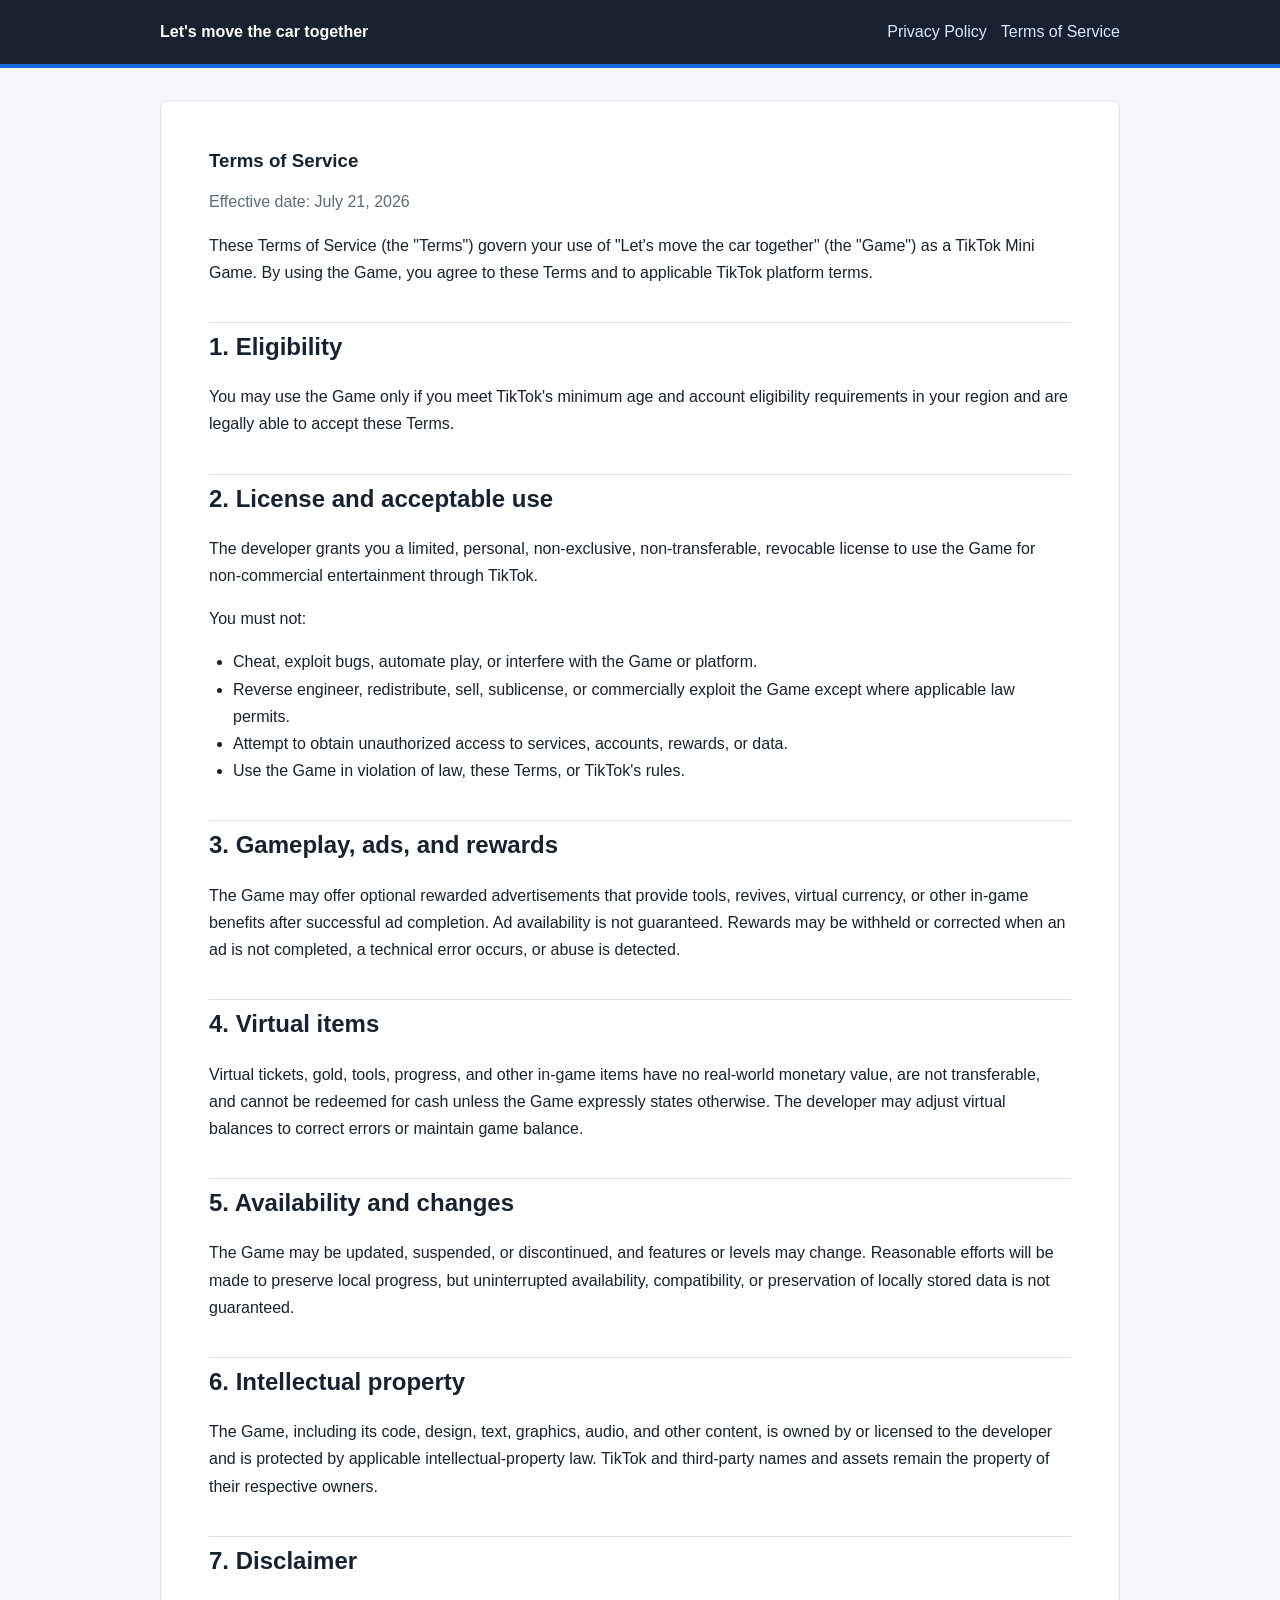
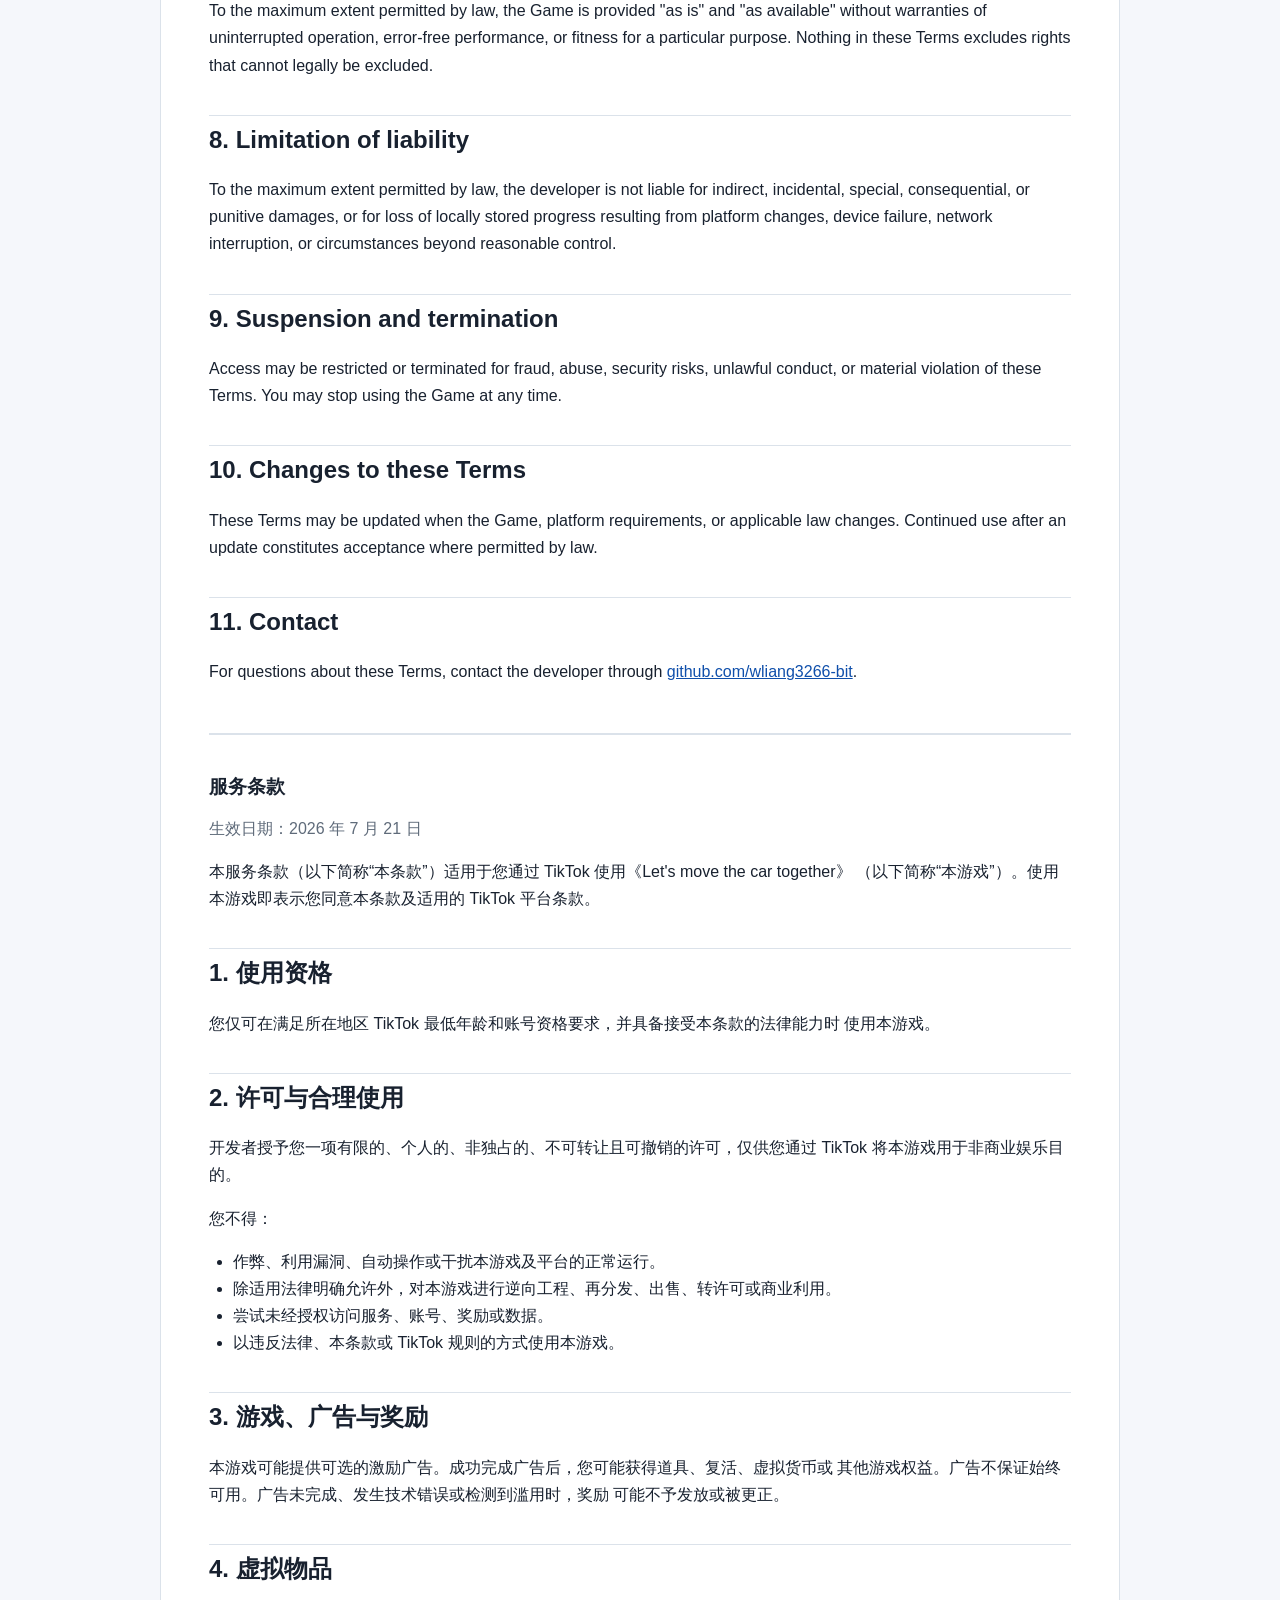
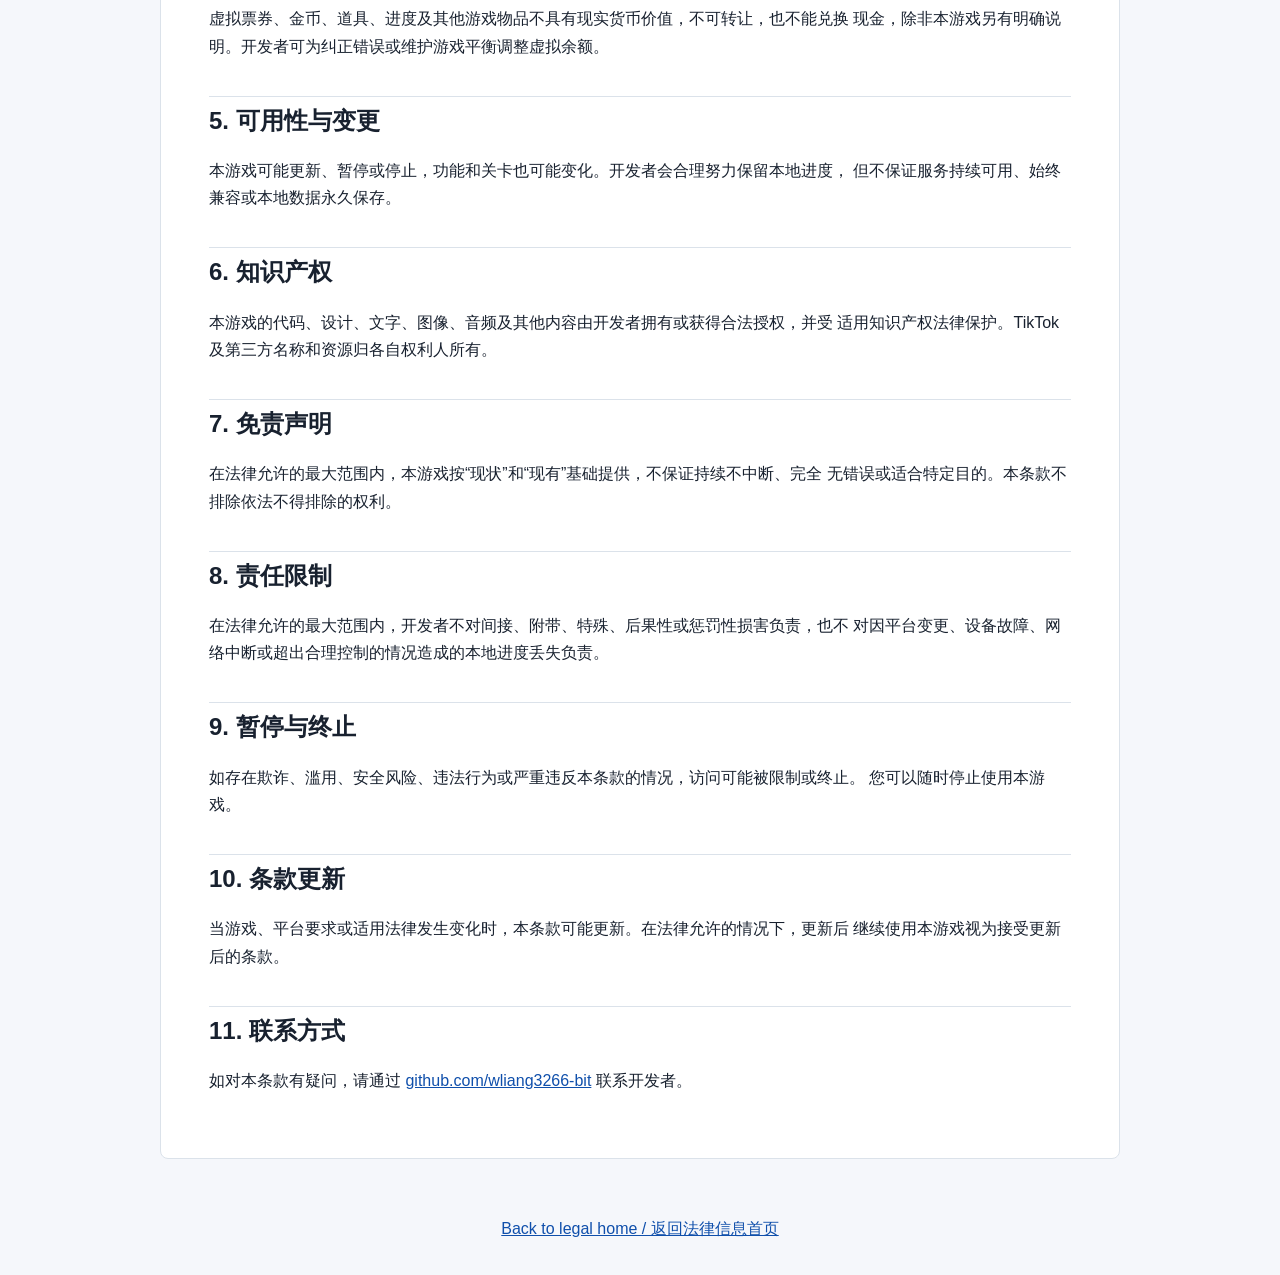
==== terms.html @ 96177226 "Add Terms of Service for the game This file contains the Terms of Service for the game 'Let's move t" ====
<!doctype html>
<html lang="en">
<head>
  <meta charset="utf-8">
  <meta name="viewport" content="width=device-width, initial-scale=1">
  <meta name="description" content="Terms of Service for Let's move the car together.">
  <title>Terms of Service - Let's move the car together</title>
  <link rel="stylesheet" href="styles.css">
</head>
<body>
  <header>
    <nav aria-label="Primary navigation">
      <a class="brand" href="index.html">Let's move the car together</a>
      <div class="nav-links">
        <a href="privacy.html">Privacy Policy</a>
        <a href="terms.html">Terms of Service</a>
      </div>
    </nav>
  </header>

  <main>
    <article class="document">
      <section class="language-block" lang="en">
        <h1>Terms of Service</h1>
        <p class="meta">Effective date: July 21, 2026</p>

        <p>
          These Terms of Service (the "Terms") govern your use of "Let's move the car together"
          (the "Game") as a TikTok Mini Game. By using the Game, you agree to these Terms and to
          applicable TikTok platform terms.
        </p>

        <h2>1. Eligibility</h2>
        <p>
          You may use the Game only if you meet TikTok's minimum age and account eligibility
          requirements in your region and are legally able to accept these Terms.
        </p>

        <h2>2. License and acceptable use</h2>
        <p>
          The developer grants you a limited, personal, non-exclusive, non-transferable, revocable
          license to use the Game for non-commercial entertainment through TikTok.
        </p>
        <p>You must not:</p>
        <ul>
          <li>Cheat, exploit bugs, automate play, or interfere with the Game or platform.</li>
          <li>Reverse engineer, redistribute, sell, sublicense, or commercially exploit the Game except where applicable law permits.</li>
          <li>Attempt to obtain unauthorized access to services, accounts, rewards, or data.</li>
          <li>Use the Game in violation of law, these Terms, or TikTok's rules.</li>
        </ul>

        <h2>3. Gameplay, ads, and rewards</h2>
        <p>
          The Game may offer optional rewarded advertisements that provide tools, revives, virtual
          currency, or other in-game benefits after successful ad completion. Ad availability is not
          guaranteed. Rewards may be withheld or corrected when an ad is not completed, a technical
          error occurs, or abuse is detected.
        </p>

        <h2>4. Virtual items</h2>
        <p>
          Virtual tickets, gold, tools, progress, and other in-game items have no real-world monetary
          value, are not transferable, and cannot be redeemed for cash unless the Game expressly states
          otherwise. The developer may adjust virtual balances to correct errors or maintain game balance.
        </p>

        <h2>5. Availability and changes</h2>
        <p>
          The Game may be updated, suspended, or discontinued, and features or levels may change.
          Reasonable efforts will be made to preserve local progress, but uninterrupted availability,
          compatibility, or preservation of locally stored data is not guaranteed.
        </p>

        <h2>6. Intellectual property</h2>
        <p>
          The Game, including its code, design, text, graphics, audio, and other content, is owned by
          or licensed to the developer and is protected by applicable intellectual-property law.
          TikTok and third-party names and assets remain the property of their respective owners.
        </p>

        <h2>7. Disclaimer</h2>
        <p>
          To the maximum extent permitted by law, the Game is provided "as is" and "as available"
          without warranties of uninterrupted operation, error-free performance, or fitness for a
          particular purpose. Nothing in these Terms excludes rights that cannot legally be excluded.
        </p>

        <h2>8. Limitation of liability</h2>
        <p>
          To the maximum extent permitted by law, the developer is not liable for indirect, incidental,
          special, consequential, or punitive damages, or for loss of locally stored progress resulting
          from platform changes, device failure, network interruption, or circumstances beyond reasonable control.
        </p>

        <h2>9. Suspension and termination</h2>
        <p>
          Access may be restricted or terminated for fraud, abuse, security risks, unlawful conduct,
          or material violation of these Terms. You may stop using the Game at any time.
        </p>

        <h2>10. Changes to these Terms</h2>
        <p>
          These Terms may be updated when the Game, platform requirements, or applicable law changes.
          Continued use after an update constitutes acceptance where permitted by law.
        </p>

        <h2>11. Contact</h2>
        <p>
          For questions about these Terms, contact the developer through
          <a href="https://github.com/wliang3266-bit">github.com/wliang3266-bit</a>.
        </p>
      </section>

      <section class="language-block" lang="zh-CN">
        <h1>服务条款</h1>
        <p class="meta">生效日期：2026 年 7 月 21 日</p>

        <p>
          本服务条款（以下简称“本条款”）适用于您通过 TikTok 使用《Let's move the car together》
          （以下简称“本游戏”）。使用本游戏即表示您同意本条款及适用的 TikTok 平台条款。
        </p>

        <h2>1. 使用资格</h2>
        <p>
          您仅可在满足所在地区 TikTok 最低年龄和账号资格要求，并具备接受本条款的法律能力时
          使用本游戏。
        </p>

        <h2>2. 许可与合理使用</h2>
        <p>
          开发者授予您一项有限的、个人的、非独占的、不可转让且可撤销的许可，仅供您通过
          TikTok 将本游戏用于非商业娱乐目的。
        </p>
        <p>您不得：</p>
        <ul>
          <li>作弊、利用漏洞、自动操作或干扰本游戏及平台的正常运行。</li>
          <li>除适用法律明确允许外，对本游戏进行逆向工程、再分发、出售、转许可或商业利用。</li>
          <li>尝试未经授权访问服务、账号、奖励或数据。</li>
          <li>以违反法律、本条款或 TikTok 规则的方式使用本游戏。</li>
        </ul>

        <h2>3. 游戏、广告与奖励</h2>
        <p>
          本游戏可能提供可选的激励广告。成功完成广告后，您可能获得道具、复活、虚拟货币或
          其他游戏权益。广告不保证始终可用。广告未完成、发生技术错误或检测到滥用时，奖励
          可能不予发放或被更正。
        </p>

        <h2>4. 虚拟物品</h2>
        <p>
          虚拟票券、金币、道具、进度及其他游戏物品不具有现实货币价值，不可转让，也不能兑换
          现金，除非本游戏另有明确说明。开发者可为纠正错误或维护游戏平衡调整虚拟余额。
        </p>

        <h2>5. 可用性与变更</h2>
        <p>
          本游戏可能更新、暂停或停止，功能和关卡也可能变化。开发者会合理努力保留本地进度，
          但不保证服务持续可用、始终兼容或本地数据永久保存。
        </p>

        <h2>6. 知识产权</h2>
        <p>
          本游戏的代码、设计、文字、图像、音频及其他内容由开发者拥有或获得合法授权，并受
          适用知识产权法律保护。TikTok 及第三方名称和资源归各自权利人所有。
        </p>

        <h2>7. 免责声明</h2>
        <p>
          在法律允许的最大范围内，本游戏按“现状”和“现有”基础提供，不保证持续不中断、完全
          无错误或适合特定目的。本条款不排除依法不得排除的权利。
        </p>

        <h2>8. 责任限制</h2>
        <p>
          在法律允许的最大范围内，开发者不对间接、附带、特殊、后果性或惩罚性损害负责，也不
          对因平台变更、设备故障、网络中断或超出合理控制的情况造成的本地进度丢失负责。
        </p>

        <h2>9. 暂停与终止</h2>
        <p>
          如存在欺诈、滥用、安全风险、违法行为或严重违反本条款的情况，访问可能被限制或终止。
          您可以随时停止使用本游戏。
        </p>

        <h2>10. 条款更新</h2>
        <p>
          当游戏、平台要求或适用法律发生变化时，本条款可能更新。在法律允许的情况下，更新后
          继续使用本游戏视为接受更新后的条款。
        </p>

        <h2>11. 联系方式</h2>
        <p>
          如对本条款有疑问，请通过
          <a href="https://github.com/wliang3266-bit">github.com/wliang3266-bit</a>
          联系开发者。
        </p>
      </section>
    </article>
  </main>

  <footer><a href="index.html">Back to legal home / 返回法律信息首页</a></footer>
</body>
</html>
---- styles.css ----
:root {
  color-scheme: light;
  --bg: #f5f7fb;
  --surface: #ffffff;
  --text: #18212f;
  --muted: #5f6b7a;
  --line: #dbe2ea;
  --accent: #1769e0;
  --accent-dark: #0f4fab;
}

* { box-sizing: border-box; }
html { scroll-behavior: smooth; }

body {
  margin: 0;
  background: var(--bg);
  color: var(--text);
  font-family: Inter, "Segoe UI", "PingFang SC", "Microsoft YaHei", Arial, sans-serif;
  font-size: 16px;
  line-height: 1.7;
}

header {
  background: #18212f;
  color: #fff;
  border-bottom: 4px solid var(--accent);
}

nav {
  width: min(960px, calc(100% - 32px));
  min-height: 64px;
  margin: 0 auto;
  display: flex;
  align-items: center;
  justify-content: space-between;
  gap: 16px;
}

.brand {
  color: #fff;
  font-weight: 700;
  text-decoration: none;
}

.nav-links {
  display: flex;
  flex-wrap: wrap;
  gap: 14px;
}

.nav-links a {
  color: #dbe8ff;
  text-decoration: none;
}

.nav-links a:hover,
.nav-links a:focus {
  color: #fff;
  text-decoration: underline;
}

main {
  width: min(960px, calc(100% - 32px));
  margin: 32px auto 56px;
}

.hero,
.document {
  background: var(--surface);
  border: 1px solid var(--line);
  border-radius: 8px;
  padding: clamp(24px, 5vw, 48px);
}

.hero h1,
.document h1 {
  margin: 0 0 10px;
  line-height: 1.25;
  letter-spacing: 0;
}

.subtitle,
.meta,
.note { color: var(--muted); }

.actions {
  display: grid;
  grid-template-columns: repeat(2, minmax(0, 1fr));
  gap: 16px;
  margin-top: 28px;
}

.action {
  display: block;
  border: 1px solid var(--line);
  border-radius: 8px;
  padding: 20px;
  color: var(--text);
  text-decoration: none;
}

.action:hover,
.action:focus {
  border-color: var(--accent);
  box-shadow: 0 4px 16px rgba(23, 105, 224, 0.12);
}

.action strong { color: var(--accent-dark); }

.document h2 {
  margin-top: 36px;
  padding-top: 8px;
  border-top: 1px solid var(--line);
  line-height: 1.35;
  letter-spacing: 0;
}

.document h3 {
  margin-top: 24px;
  letter-spacing: 0;
}

.document ul { padding-left: 24px; }

.language-block + .language-block {
  margin-top: 48px;
  padding-top: 40px;
  border-top: 2px solid var(--line);
}

.notice {
  margin: 22px 0;
  border-left: 4px solid var(--accent);
  background: #edf5ff;
  padding: 14px 16px;
}

a { color: var(--accent-dark); }

footer {
  width: min(960px, calc(100% - 32px));
  margin: 0 auto 32px;
  color: var(--muted);
  text-align: center;
}

@media (max-width: 640px) {
  nav {
    align-items: flex-start;
    flex-direction: column;
    padding: 14px 0;
  }

  .actions { grid-template-columns: 1fr; }
  main { margin-top: 20px; }
}
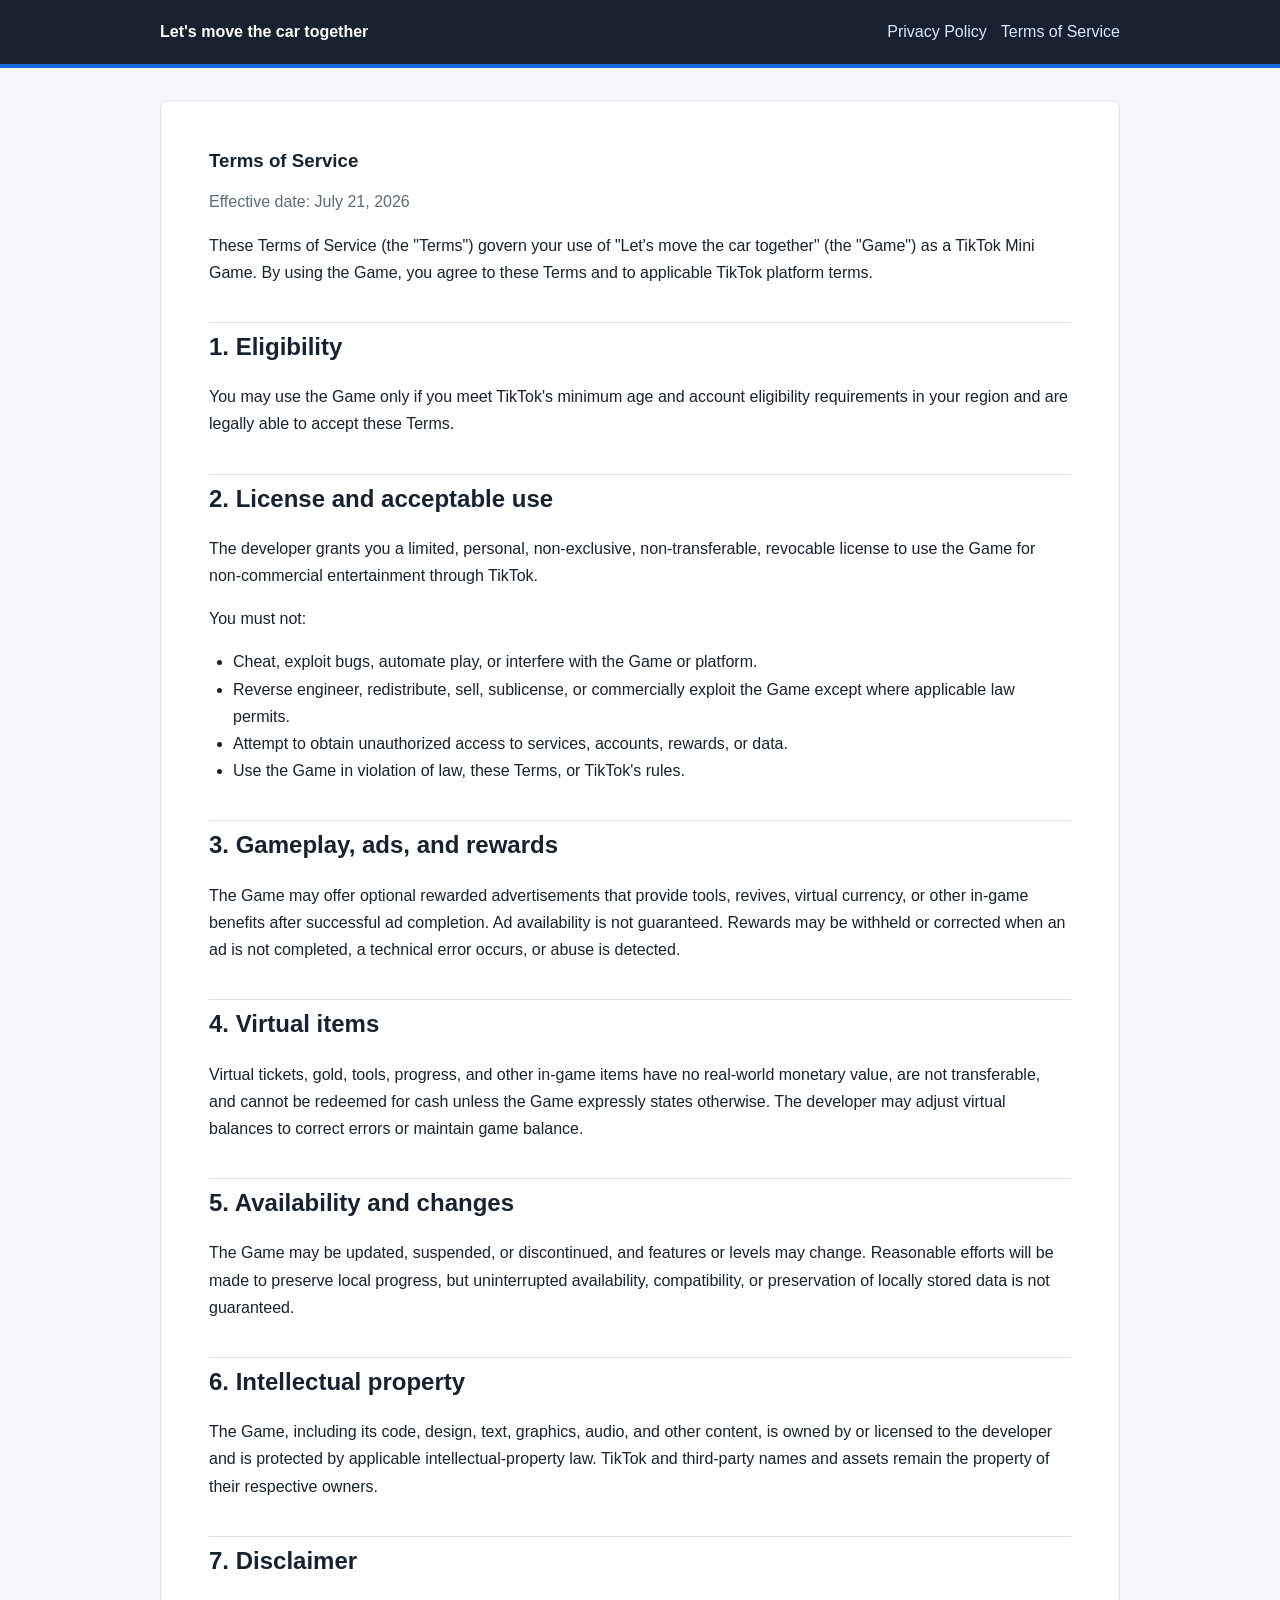
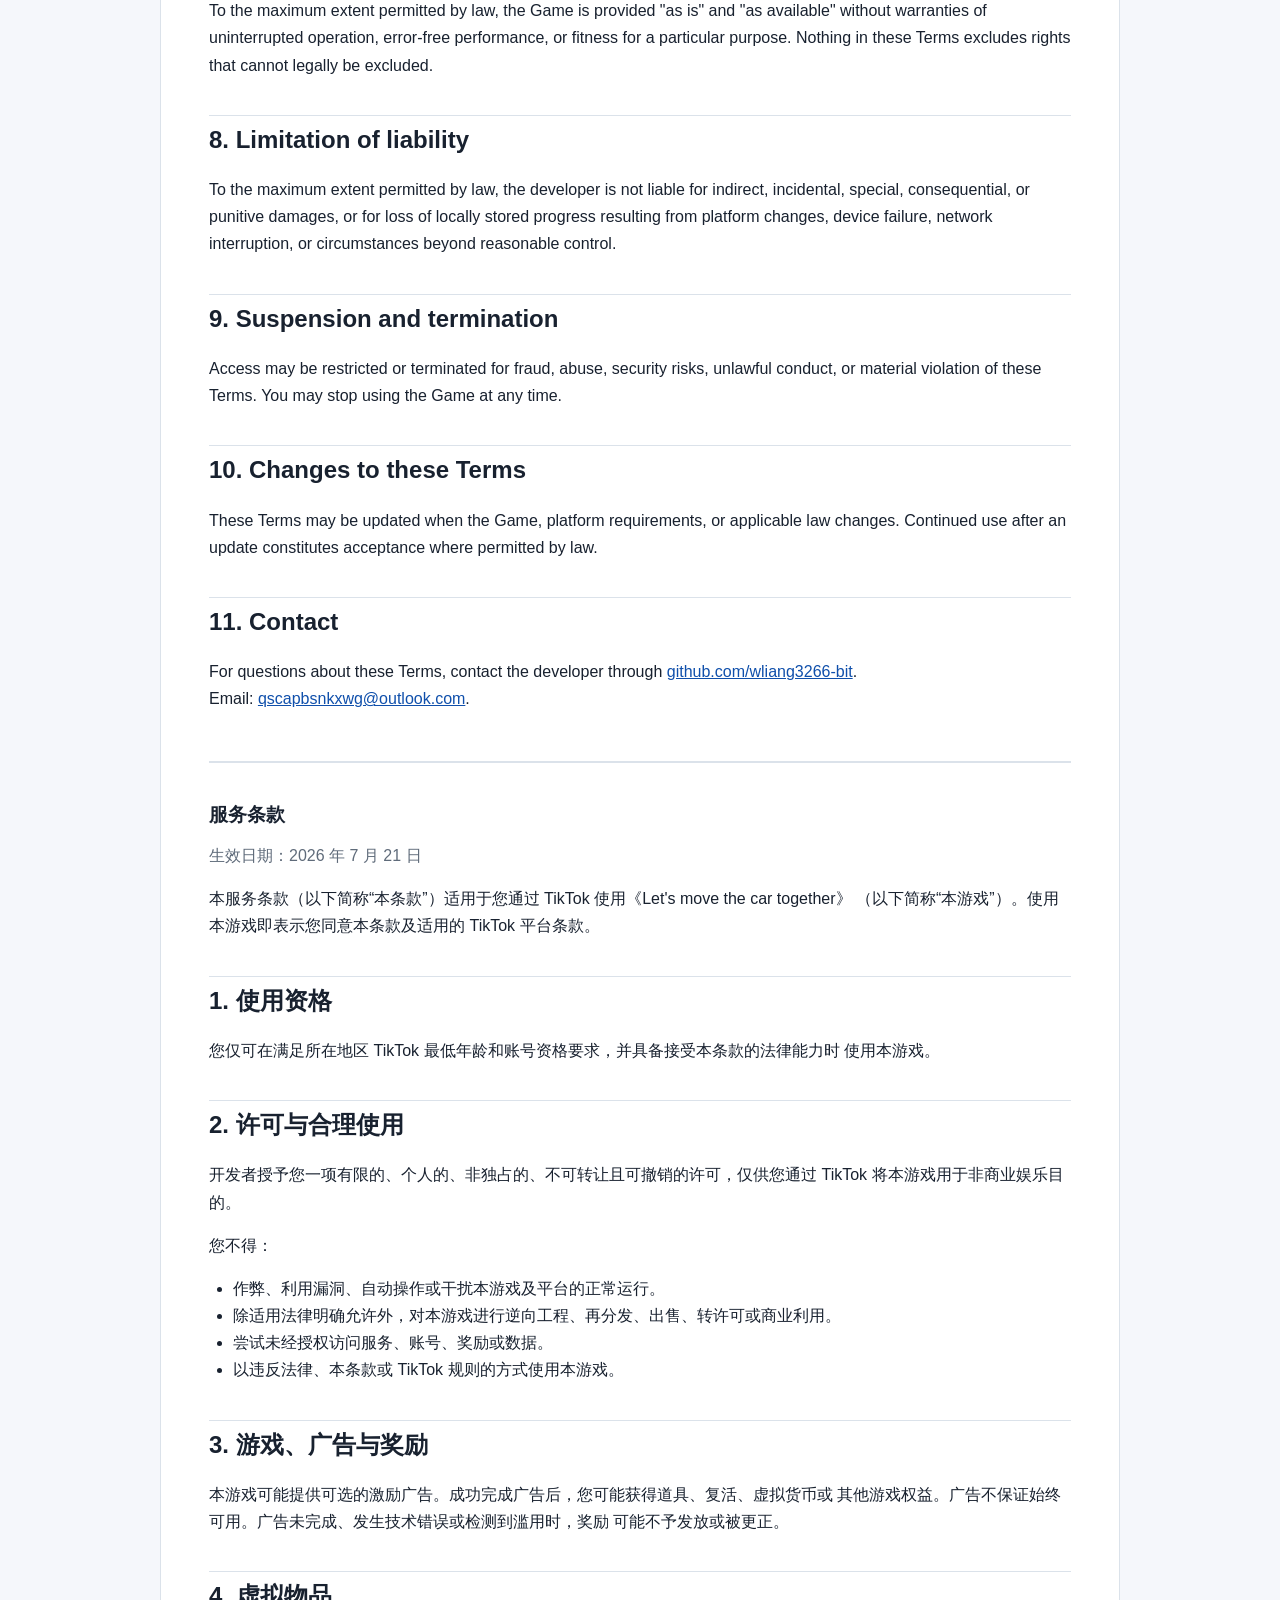
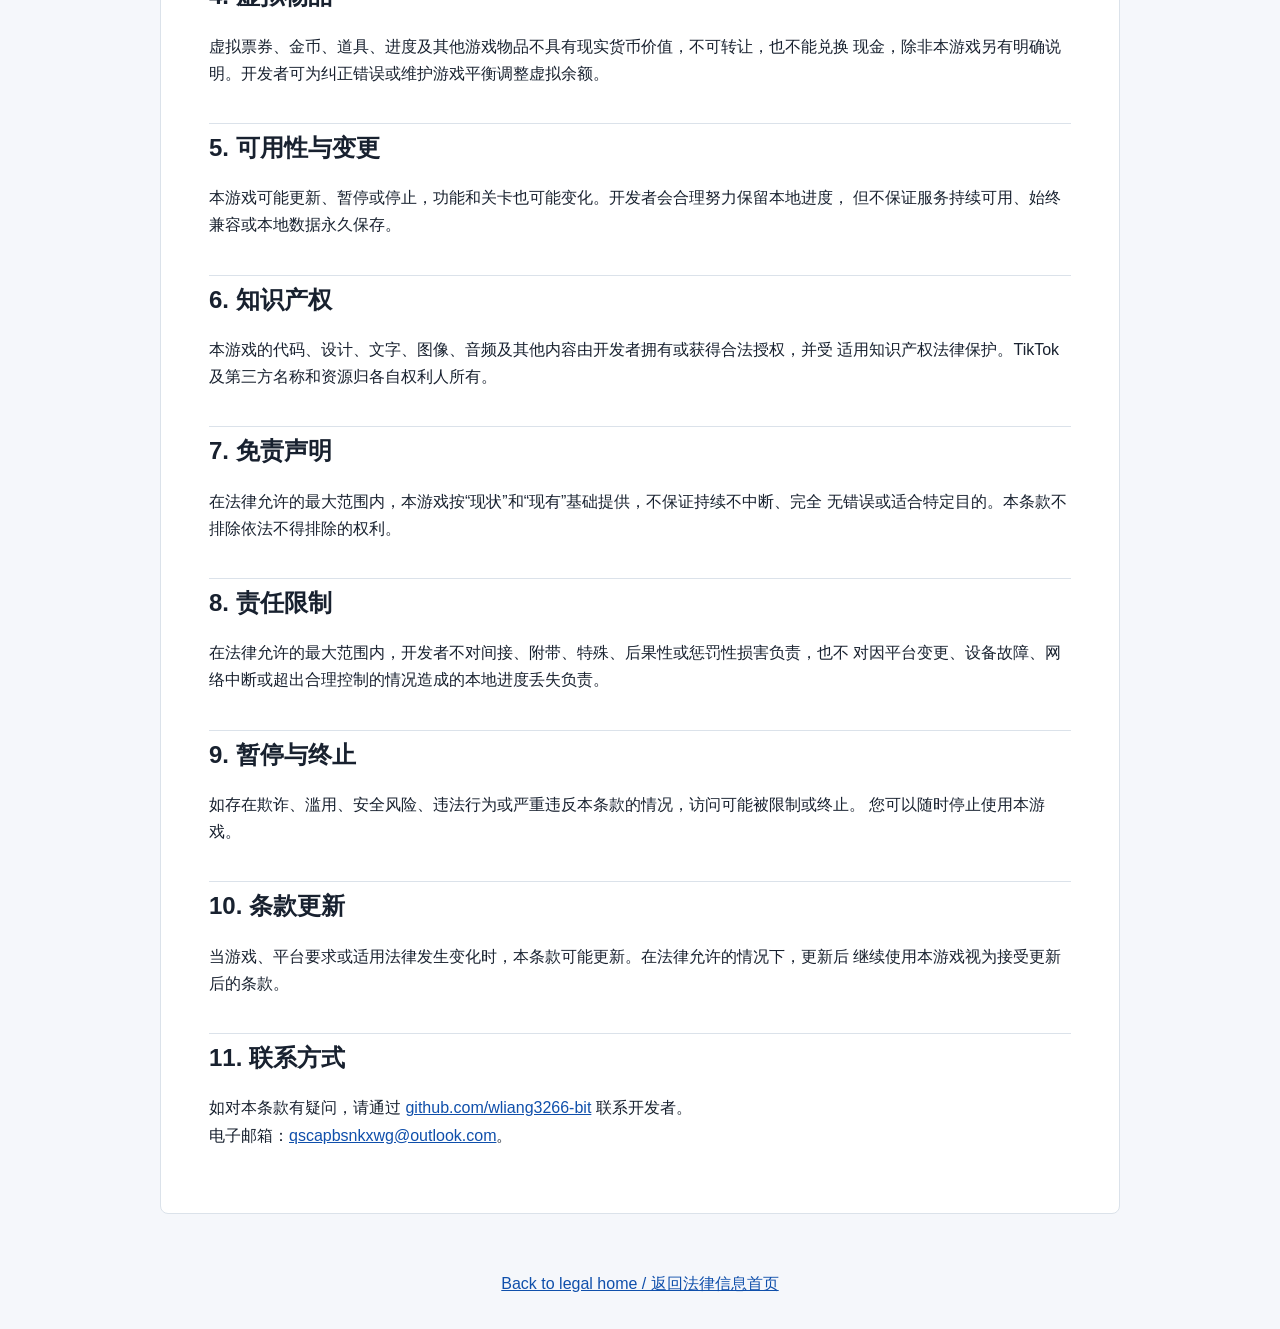
==== commit 77826b33: "Include email contact in terms.html Added email contact information for Terms of Service inquiries." ====
--- a/terms.html
+++ b/terms.html
@@ -107,7 +107,8 @@
         <h2>11. Contact</h2>
         <p>
           For questions about these Terms, contact the developer through
-          <a href="https://github.com/wliang3266-bit">github.com/wliang3266-bit</a>.
+          <a href="https://github.com/wliang3266-bit">github.com/wliang3266-bit</a>.<br>
+          Email: <a href="mailto:qscapbsnkxwg@outlook.com">qscapbsnkxwg@outlook.com</a>.
         </p>
       </section>
 
@@ -192,7 +193,8 @@
         <p>
           如对本条款有疑问，请通过
           <a href="https://github.com/wliang3266-bit">github.com/wliang3266-bit</a>
-          联系开发者。
+          联系开发者。<br>
+          电子邮箱：<a href="mailto:qscapbsnkxwg@outlook.com">qscapbsnkxwg@outlook.com</a>。
         </p>
       </section>
     </article>
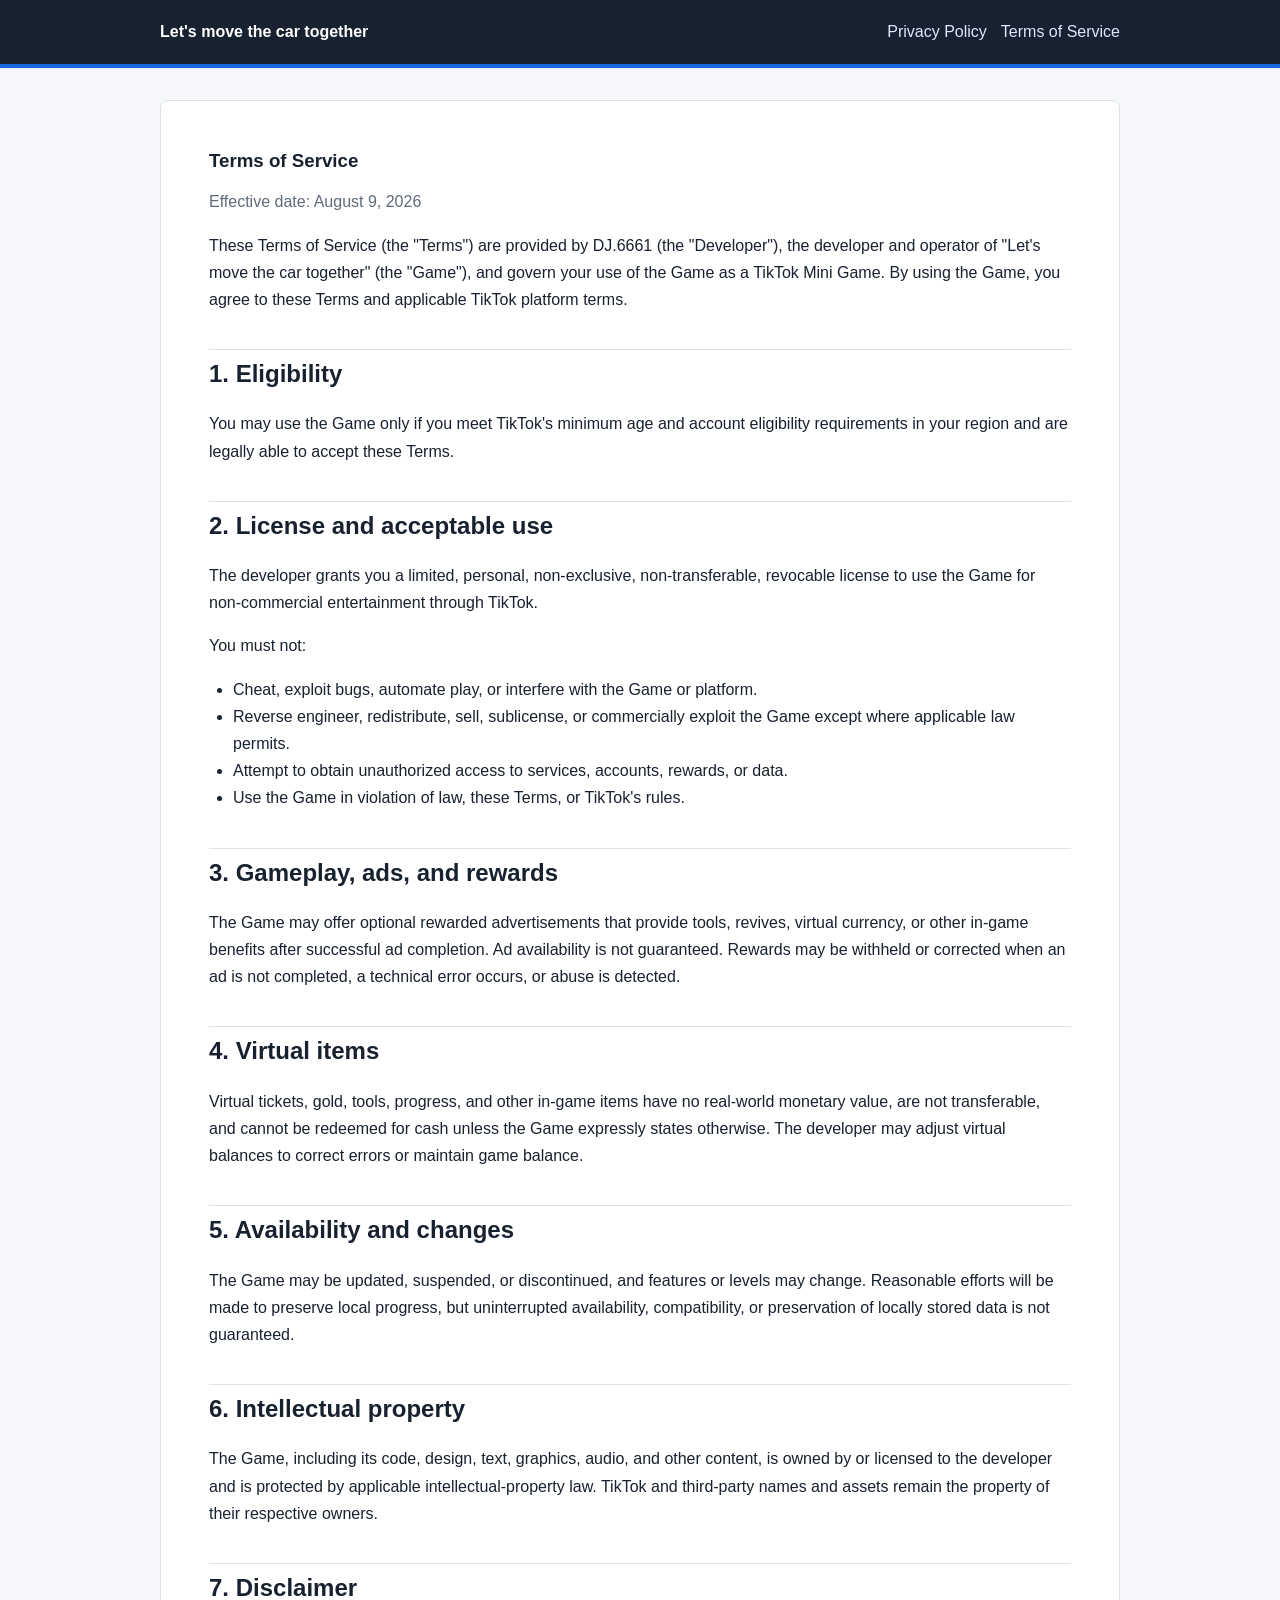
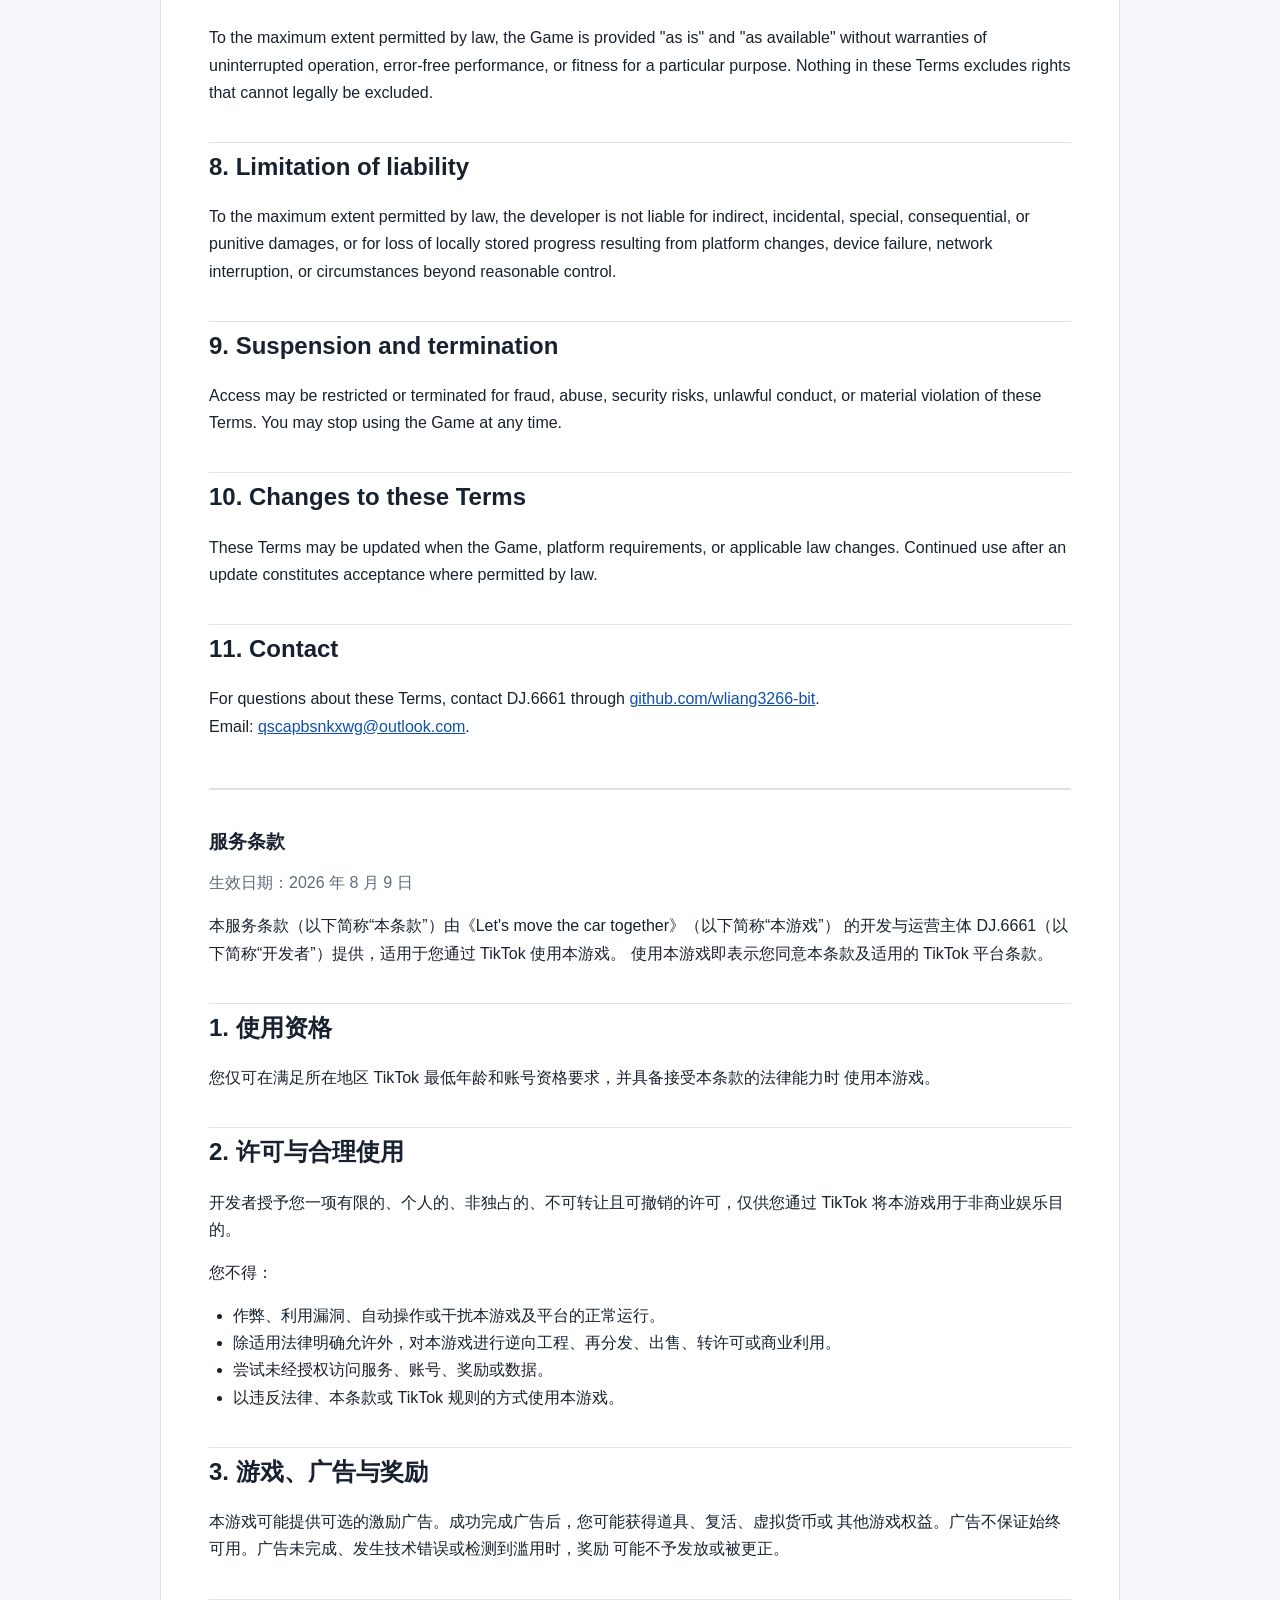
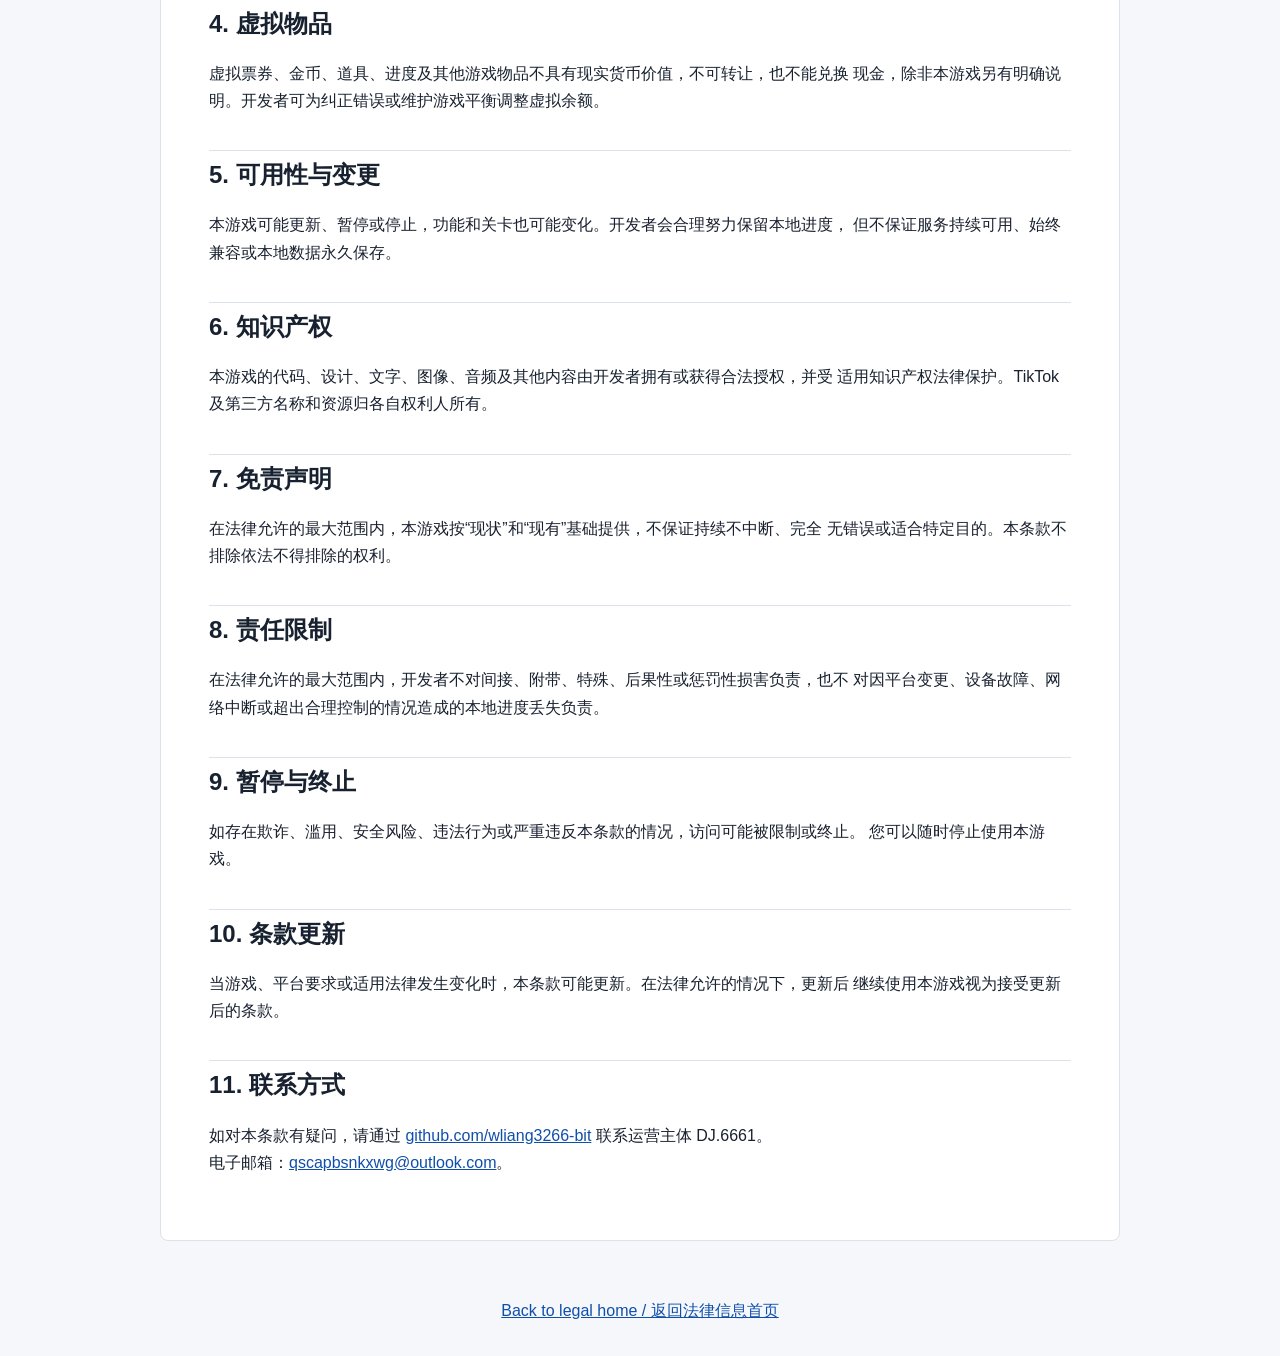
==== commit f25717b8: "fix: align terms entity name Align the English and Chinese Terms of Service with the verified TikTok" ====
--- a/terms.html
+++ b/terms.html
@@ -22,12 +22,12 @@
     <article class="document">
       <section class="language-block" lang="en">
         <h1>Terms of Service</h1>
-        <p class="meta">Effective date: July 21, 2026</p>
-
-        <p>
-          These Terms of Service (the "Terms") govern your use of "Let's move the car together"
-          (the "Game") as a TikTok Mini Game. By using the Game, you agree to these Terms and to
-          applicable TikTok platform terms.
+        <p class="meta">Effective date: August 9, 2026</p>
+
+        <p>
+          These Terms of Service (the "Terms") are provided by DJ.6661 (the "Developer"), the developer
+          and operator of "Let's move the car together" (the "Game"), and govern your use of the Game
+          as a TikTok Mini Game. By using the Game, you agree to these Terms and applicable TikTok platform terms.
         </p>
 
         <h2>1. Eligibility</h2>
@@ -106,7 +106,7 @@
 
         <h2>11. Contact</h2>
         <p>
-          For questions about these Terms, contact the developer through
+          For questions about these Terms, contact DJ.6661 through
           <a href="https://github.com/wliang3266-bit">github.com/wliang3266-bit</a>.<br>
           Email: <a href="mailto:qscapbsnkxwg@outlook.com">qscapbsnkxwg@outlook.com</a>.
         </p>
@@ -114,11 +114,12 @@
 
       <section class="language-block" lang="zh-CN">
         <h1>服务条款</h1>
-        <p class="meta">生效日期：2026 年 7 月 21 日</p>
-
-        <p>
-          本服务条款（以下简称“本条款”）适用于您通过 TikTok 使用《Let's move the car together》
-          （以下简称“本游戏”）。使用本游戏即表示您同意本条款及适用的 TikTok 平台条款。
+        <p class="meta">生效日期：2026 年 8 月 9 日</p>
+
+        <p>
+          本服务条款（以下简称“本条款”）由《Let's move the car together》（以下简称“本游戏”）
+          的开发与运营主体 DJ.6661（以下简称“开发者”）提供，适用于您通过 TikTok 使用本游戏。
+          使用本游戏即表示您同意本条款及适用的 TikTok 平台条款。
         </p>
 
         <h2>1. 使用资格</h2>
@@ -193,7 +194,7 @@
         <p>
           如对本条款有疑问，请通过
           <a href="https://github.com/wliang3266-bit">github.com/wliang3266-bit</a>
-          联系开发者。<br>
+          联系运营主体 DJ.6661。<br>
           电子邮箱：<a href="mailto:qscapbsnkxwg@outlook.com">qscapbsnkxwg@outlook.com</a>。
         </p>
       </section>
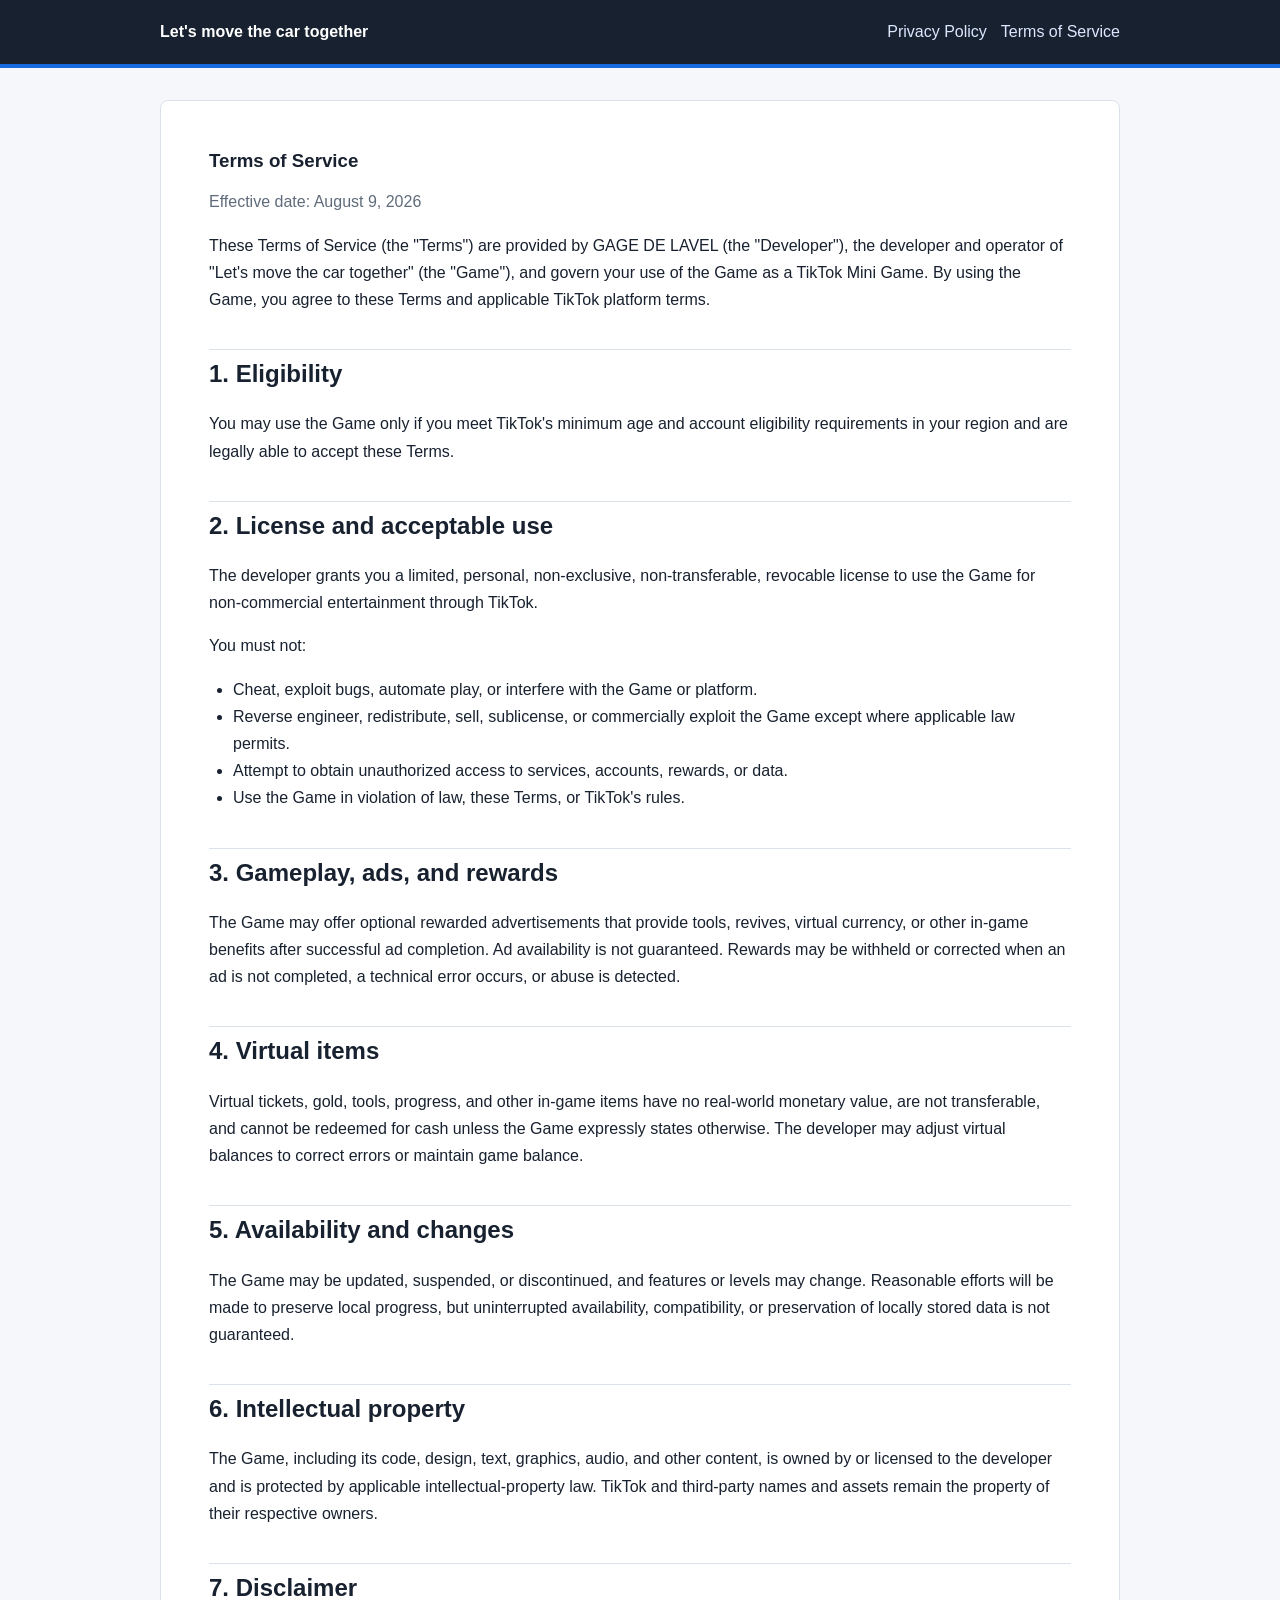
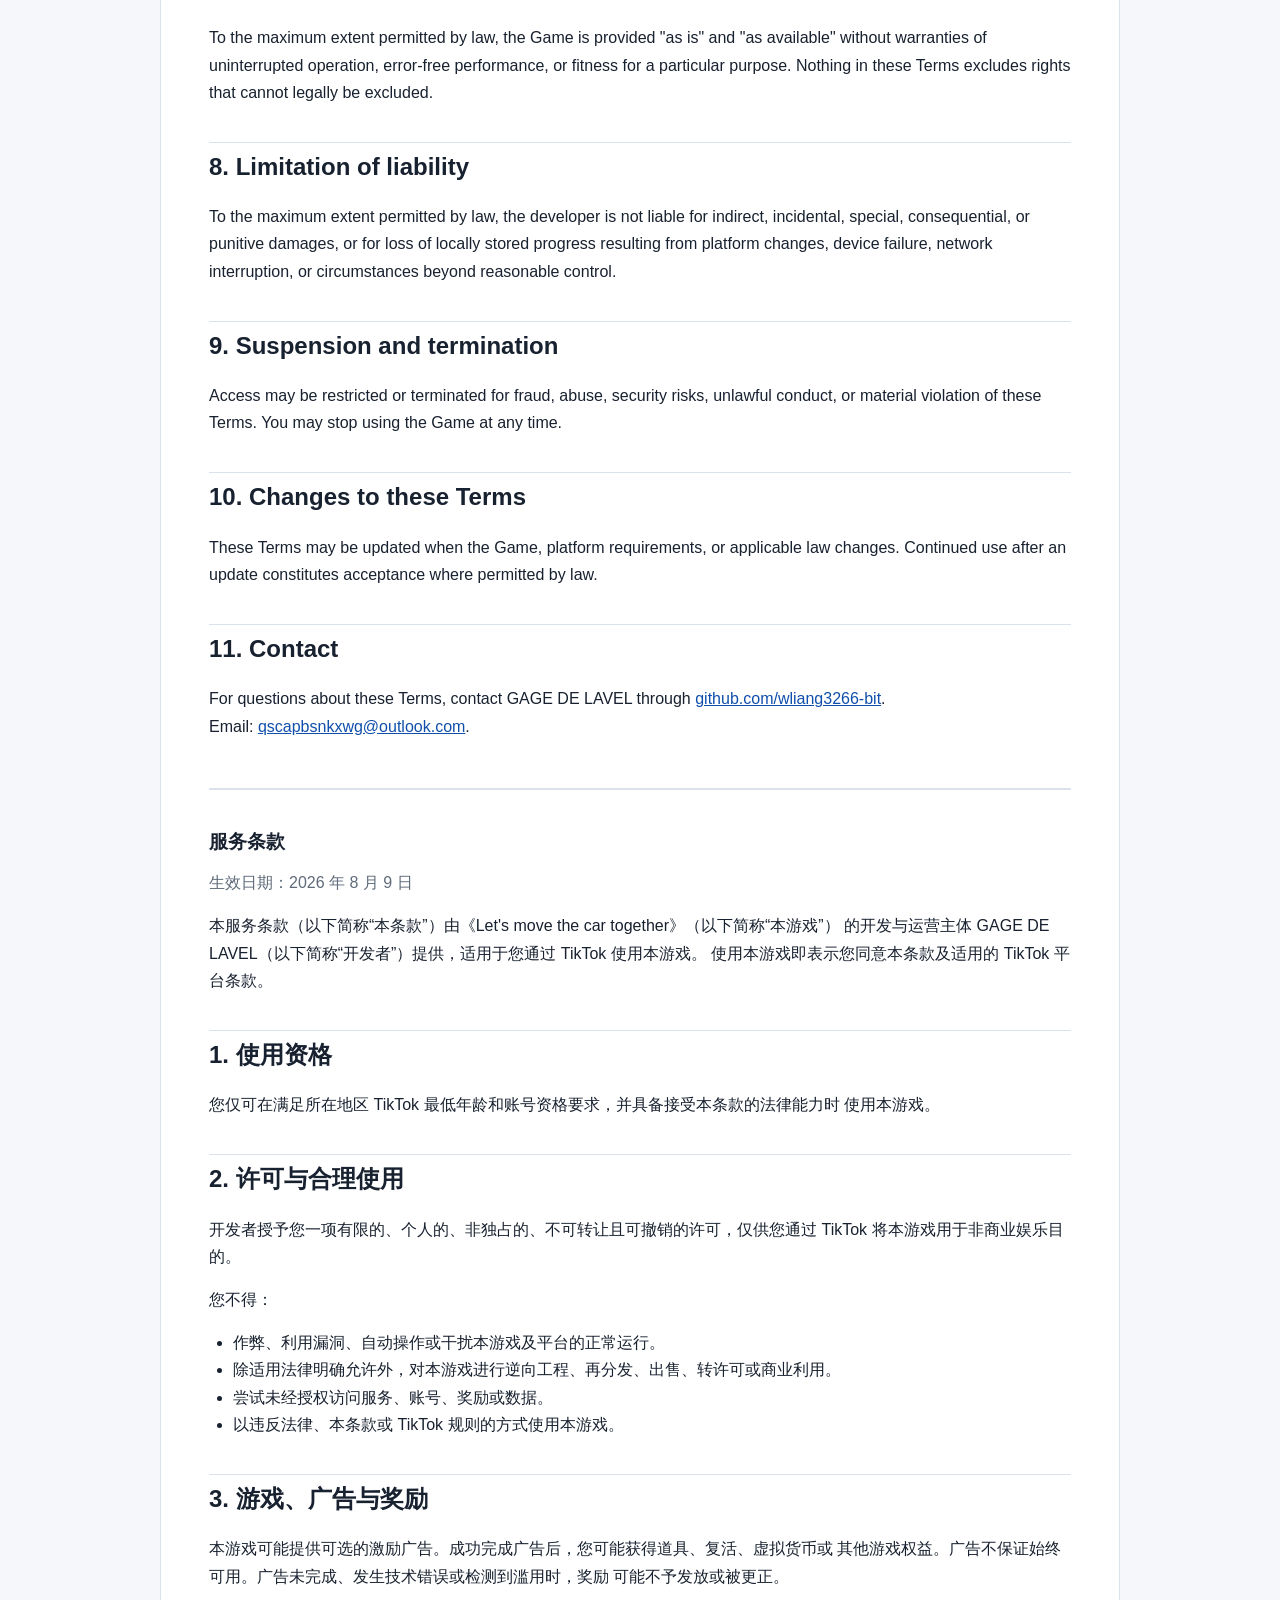
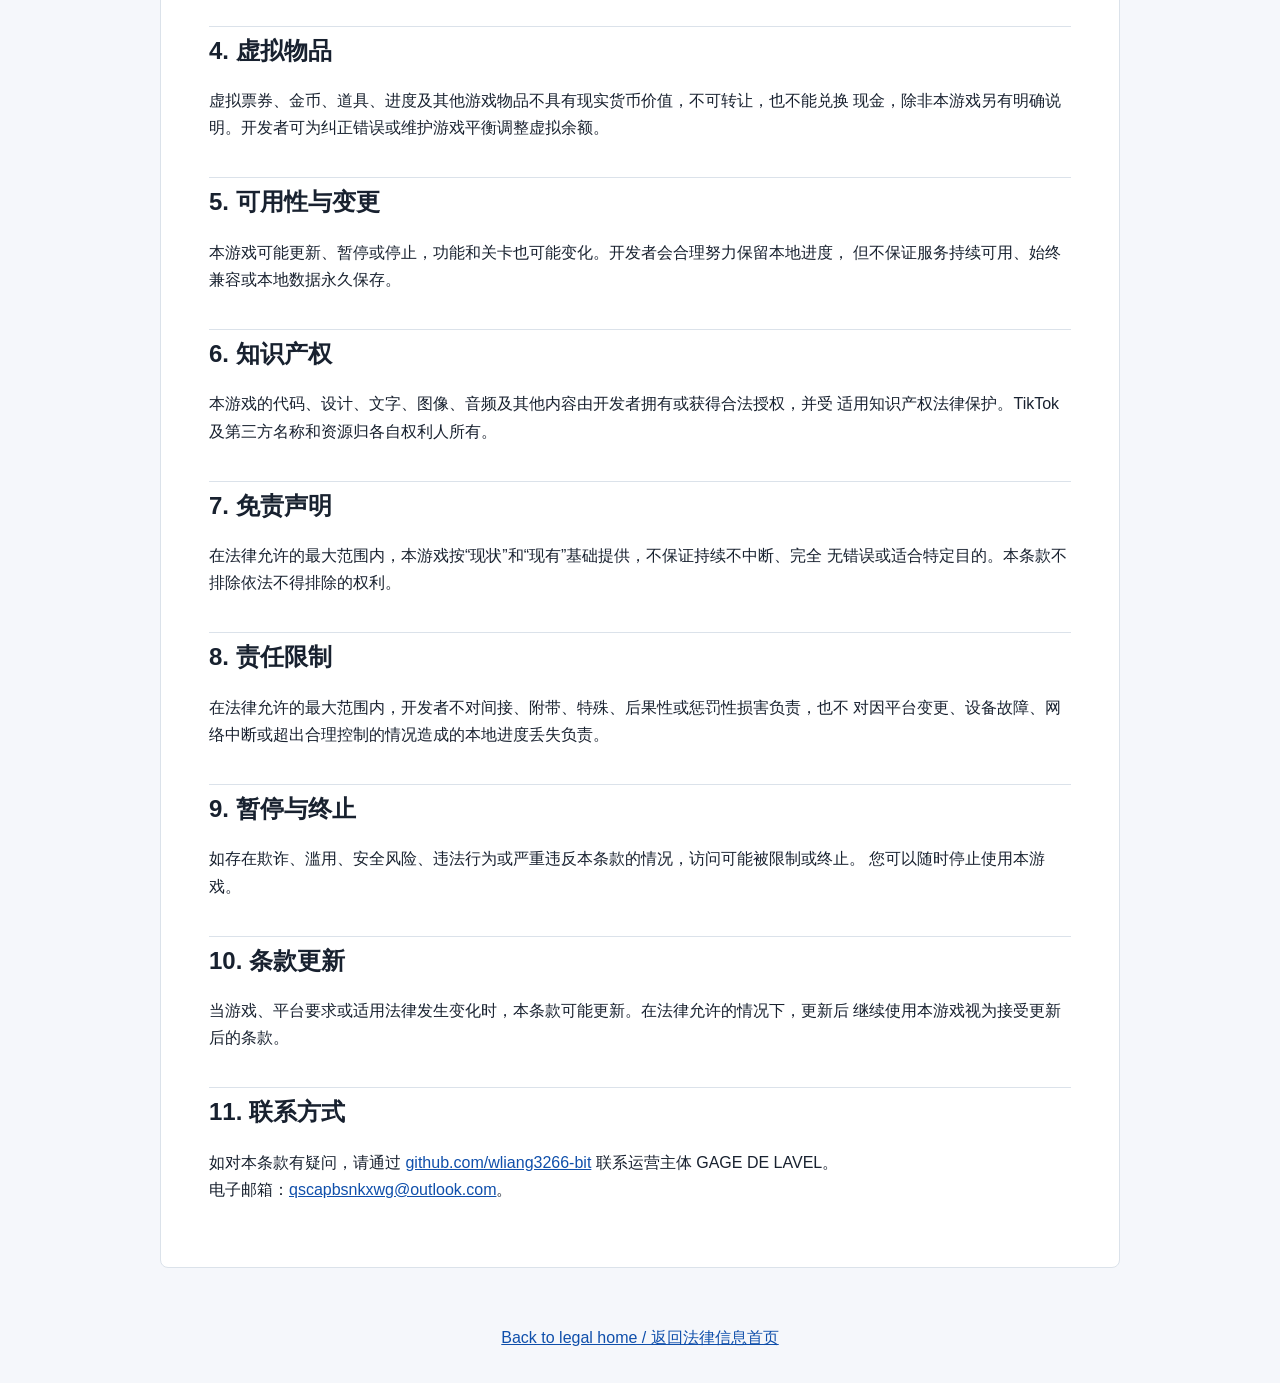
==== commit 5c5bf627: "Update developer name in terms of service" ====
--- a/terms.html
+++ b/terms.html
@@ -25,7 +25,7 @@
         <p class="meta">Effective date: August 9, 2026</p>
 
         <p>
-          These Terms of Service (the "Terms") are provided by DJ.6661 (the "Developer"), the developer
+          These Terms of Service (the "Terms") are provided by GAGE DE LAVEL (the "Developer"), the developer
           and operator of "Let's move the car together" (the "Game"), and govern your use of the Game
           as a TikTok Mini Game. By using the Game, you agree to these Terms and applicable TikTok platform terms.
         </p>
@@ -106,7 +106,7 @@
 
         <h2>11. Contact</h2>
         <p>
-          For questions about these Terms, contact DJ.6661 through
+          For questions about these Terms, contact GAGE DE LAVEL through
           <a href="https://github.com/wliang3266-bit">github.com/wliang3266-bit</a>.<br>
           Email: <a href="mailto:qscapbsnkxwg@outlook.com">qscapbsnkxwg@outlook.com</a>.
         </p>
@@ -118,7 +118,7 @@
 
         <p>
           本服务条款（以下简称“本条款”）由《Let's move the car together》（以下简称“本游戏”）
-          的开发与运营主体 DJ.6661（以下简称“开发者”）提供，适用于您通过 TikTok 使用本游戏。
+          的开发与运营主体 GAGE DE LAVEL（以下简称“开发者”）提供，适用于您通过 TikTok 使用本游戏。
           使用本游戏即表示您同意本条款及适用的 TikTok 平台条款。
         </p>
 
@@ -194,7 +194,7 @@
         <p>
           如对本条款有疑问，请通过
           <a href="https://github.com/wliang3266-bit">github.com/wliang3266-bit</a>
-          联系运营主体 DJ.6661。<br>
+          联系运营主体 GAGE DE LAVEL。<br>
           电子邮箱：<a href="mailto:qscapbsnkxwg@outlook.com">qscapbsnkxwg@outlook.com</a>。
         </p>
       </section>
